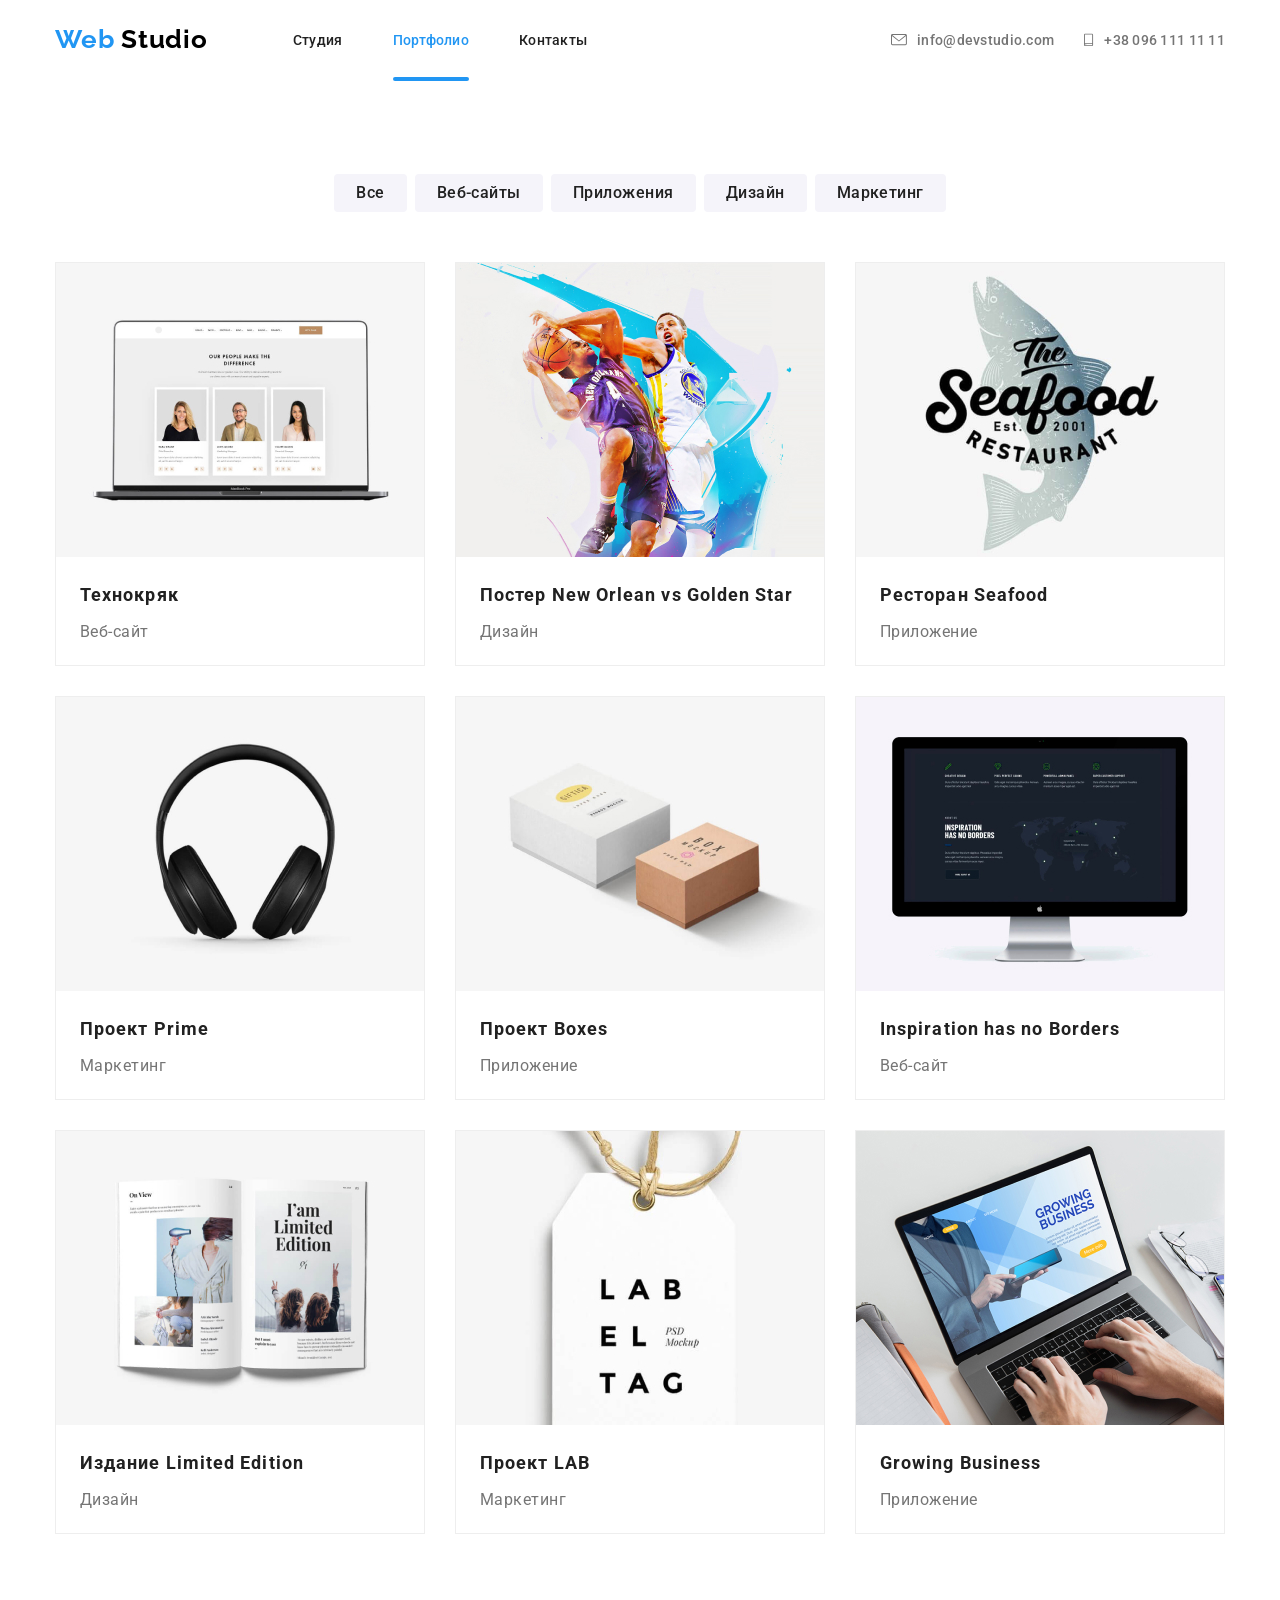
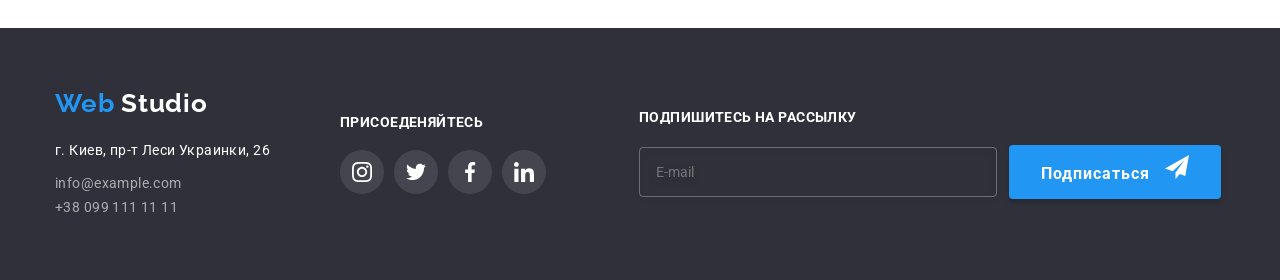
==== portfolio.html @ 6d3f538e "up" ====
<!DOCTYPE html>
<html lang="ru">

<head>
  <meta charset="UTF-8" />
  <meta name="viewport" content="width=device-width, initial-scale=1.0" />
  <title>Portfolio</title>
  <link
    href="https://fonts.googleapis.com/css2?family=Raleway:wght@400;700&family=Roboto:wght@300;400;500;700;900&display=swap"
    rel="stylesheet" type="text/css" />
  <link rel="stylesheet" href="./css/normalize.css" />
  <link rel="stylesheet" href="./css/main.min.css" />
</head>

<body>
  <header>
    <div class="container flexbox">
      <!--Menu-->
      <nav class="navigation flexbox">
        <a class="logo" href="./index.html">
          <span class="web">Web</span> Studio
        </a>
        <ul class="list list-nav">
          <li class="item">
            <a class="menu-link" href="./index.html">Студия</a>
          </li>
          <li class="item">
            <a class="menu-link line" href="./portfolio.html">Портфолио</a>
          </li>
          <li class="item">
            <a class="menu-link" href="#">Контакты</a>
          </li>
        </ul>
      </nav>
      <!--contacts-->
      <ul class="list contact-list">
        <li class="items">
          <a class="contact-link" href="mailto:info@devstudio.com">
            <svg class="adress-icon" width="16" height="12">
              <use href="./images/sprite.svg#icon-email"></use>
            </svg>
            info@devstudio.com</a>
        </li>
        <li class="items">
          <a class="contact-link" href="tel:+380961111111">
            <svg class="adress-icon" width="10" height="16">
              <use href="./images/sprite.svg#icon-smartphone"></use>
            </svg>
            +38 096 111 11 11
          </a>
        </li>
      </ul>
    </div>
  </header>

  <!--фильтры-->
  <main>
    <section>
      <h1 class="hhidden">Контент портфолио</h1>
      <div class="container vertical-wdc">
        <div>
          <ul class="list portfolio-btn">
            <li class="itembutton">
              <button class="button-text" type="button">Все</button>
            </li>
            <li class="itembutton">
              <button class="button-text" type="button">Веб-сайты</button>
            </li>
            <li class="itembutton">
              <button class="button-text" type="button">Приложения</button>
            </li>
            <li class="itembutton">
              <button class="button-text" type="button">Дизайн</button>
            </li>
            <li class="itembutton">
              <button class="button-text" type="button">Маркетинг</button>
            </li>
          </ul>
        </div>

        <!--галерея-->
        <div>
          <ul class="list gallery">
            <li class="gallery-item">
              <a class="img" href="#" target="_blank" aria-label="ссылка logo1">
                <div class="box-img">
                  <img class="img-portfolio" class="imgwhatwedo" src="images/project/pro1.jpg" width="370" height="294"
                    alt="Image_of_pro1" />
                  <p class="pop-up-content">
                    Технокряк это современная площадка распространения
                    коронавируса. Компании используют эту платформу для
                    цифрового шпионажа и атак на защищённые сервера
                    конкурентов.
                  </p>
                </div>
                <h2 class="portfolio-text">Технокряк</h2>
                <p class="p-text">Веб-сайт</p>
              </a>
            </li>
            <li class="gallery-item">
              <a class="img" href="" target="_blank" aria-label="ссылка logo2">
                <div class="box-img">
                  <img class="img-portfolio" class="imgwhatwedo" src="images/project/pro2.jpg" width="370" height="294"
                    alt="Image_of_pro2" />
                  <p class="pop-up-content">
                    Технокряк это современная площадка распространения
                    коронавируса. Компании используют эту платформу для
                    цифрового шпионажа и атак на защищённые сервера
                    конкурентов.
                  </p>
                </div>
                <h2 class="portfolio-text">
                  Постер New Orlean vs Golden Star
                </h2>
                <p class="p-text">Дизайн</p>
              </a>
            </li>
            <li class="gallery-item">
              <a class="img" href="" target="_blank" aria-label="ссылка logo3">
                <div class="box-img">
                  <img class="img-portfolio" class="imgwhatwedo" src="images/project/pro3.jpg" width="370" height="294"
                    alt="Image_of_pro3" />
                  <p class="pop-up-content">
                    Технокряк это современная площадка распространения
                    коронавируса. Компании используют эту платформу для
                    цифрового шпионажа и атак на защищённые сервера
                    конкурентов.
                  </p>
                </div>
                <h2 class="portfolio-text">Ресторан Seafood</h2>
                <p class="p-text">Приложение</p>
              </a>
            </li>
            <li class="gallery-item">
              <a class="img" href="" target="_blank" aria-label="ссылка logo4">
                <div class="box-img">
                  <img class="img-portfolio" class="imgwhatwedo" src="images/project/pro4.jpg" width="370" height="294"
                    alt="Image_of_pro4" />
                  <p class="pop-up-content">
                    Технокряк это современная площадка распространения
                    коронавируса. Компании используют эту платформу для
                    цифрового шпионажа и атак на защищённые сервера
                    конкурентов.
                  </p>
                </div>
                <h2 class="portfolio-text">Проект Prime</h2>
                <p class="p-text">Маркетинг</p>
              </a>
            </li>
            <li class="gallery-item">
              <a class="img" href="" target="_blank" aria-label="ссылка logo5">
                <div class="box-img">
                  <img class="img-portfolio" class="imgwhatwedo" src="images/project/pro5.jpg" width="370" height="294"
                    alt="Image_of_pro5" />
                  <p class="pop-up-content">
                    Технокряк это современная площадка распространения
                    коронавируса. Компании используют эту платформу для
                    цифрового шпионажа и атак на защищённые сервера
                    конкурентов.
                  </p>
                </div>
                <h2 class="portfolio-text">Проект Boxes</h2>
                <p class="p-text">Приложение</p>
              </a>
            </li>
            <li class="gallery-item">
              <a class="img" href="" target="_blank" aria-label="ссылка logo6">
                <div class="box-img">
                  <img class="img-portfolio" class="imgwhatwedo" src="images/project/pro6.jpg" width="370" height="294"
                    alt="Image_of_pro6" />
                  <p class="pop-up-content">
                    Технокряк это современная площадка распространения
                    коронавируса. Компании используют эту платформу для
                    цифрового шпионажа и атак на защищённые сервера
                    конкурентов.
                  </p>
                </div>
                <h2 class="portfolio-text">Inspiration has no Borders</h2>
                <p class="p-text">Веб-сайт</p>
              </a>
            </li>
            <li class="gallery-item">
              <a class="img" href="" target="_blank" aria-label="ссылка logo7">
                <div class="box-img">
                  <img class="img-portfolio" class="imgwhatwedo" src="images/project/pro7.jpg" width="370" height="294"
                    alt="Image_of_pro7" />
                  <p class="pop-up-content">
                    Технокряк это современная площадка распространения
                    коронавируса. Компании используют эту платформу для
                    цифрового шпионажа и атак на защищённые сервера
                    конкурентов.
                  </p>
                </div>
                <h2 class="portfolio-text">Издание Limited Edition</h2>
                <p class="p-text">Дизайн</p>
              </a>
            </li>
            <li class="gallery-item">
              <a class="img" href="" target="_blank" aria-label="ссылка logo8">
                <div class="box-img">
                  <img class="img-portfolio" class="imgwhatwedo" src="images/project/pro8.jpg" width="370" height="294"
                    alt="Image_of_pro8" />
                  <p class="pop-up-content">
                    Технокряк это современная площадка распространения
                    коронавируса. Компании используют эту платформу для
                    цифрового шпионажа и атак на защищённые сервера
                    конкурентов.
                  </p>
                </div>
                <h2 class="portfolio-text">Проект LAB</h2>
                <p class="p-text">Маркетинг</p>
              </a>
            </li>
            <li class="gallery-item">
              <a class="img" href="" target="_blank" aria-label="ссылка logo9">
                <div class="box-img">
                  <img class="img-portfolio" src="images/project/pro9.jpg" width="370" height="294"
                    alt="Image_of_pro9" />
                  <p class="pop-up-content">
                    Технокряк это современная площадка распространения
                    коронавируса. Компании используют эту платформу для
                    цифрового шпионажа и атак на защищённые сервера
                    конкурентов.
                  </p>
                </div>
                <h2 class="portfolio-text">Growing Business</h2>
                <p class="p-text">Приложение</p>
              </a>
            </li>
          </ul>
        </div>
      </div>
    </section>
  </main>
  <!--футер-->
  <footer>
    <div class="container footer-box">
      <div class="logo-address">
        <a class="logo-foot" href="./index.html">
          <span class="web">Web</span> Studio</a>
        <address>
          <p class="add">г. Киев, пр-т Леси Украинки, 26</p>
          <ul class="list">
            <li>
              <a class="footer-list" href="mailto:info@example.com">info@example.com</a>
            </li>
            <li>
              <a class="footer-list" href="tel:+380991111111">+38 099 111 11 11</a>
            </li>
          </ul>
        </address>
      </div>
      <div class="subscribe">
        <p class="foot-text">Присоеденяйтесь</p>
        <ul class="list contact-list">
          <li class="link-social">
            <a class="join-link" href="https://www.instagram.com/" target="_blank" aria-label="ссылка Instagram">
              <svg class="soc-link-focus">
                <use href="./images/sprite.svg#icon-instagram2" width="20" height="20"></use>
              </svg>
            </a>
          </li>
          <li class="link-social">
            <a class="join-link" href="https://twitter.com/" target="_blank" aria-label="ссылка Twitter">
              <svg class="soc-link-focus">
                <use href="./images/sprite.svg#icon-twitter" width="20" height="20"></use>
              </svg>
            </a>
          </li>
          <li class="link-social">
            <a class="join-link" href="https://www.facebook.com/" target="_blank" aria-label="ссылка Facebook">
              <svg class="soc-link-focus">
                <use href="./images/sprite.svg#icon-facebook" width="20" height="20"></use>
              </svg>
            </a>
          </li>
          <li class="link-social">
            <a class="join-link" href="https://www.linkedin.com/" target="_blank" aria-label="ссылка Linkedin">
              <svg class="soc-link-focus">
                <use href="./images/sprite.svg#icon-linkedin" width="20" height="20"></use>
              </svg>
            </a>
          </li>
        </ul>
      </div>
      <div class="sub-form">
        <form class="footer-form">
          <p class="foot-text">Подпишитесь на рассылку</p>
          <div class="footer-box-sub">
            <input class="placeholder" type="email" name="subscribe-email" placeholder="E-mail" />
            <button class="button-sub">
              Подписаться
              <svg class="sent-icon" width="24" height="24">
                <use href="./images/sprite.svg#icon-send"></use>
              </svg>
            </button>
          </div>
        </form>
      </div>
    </div>
  </footer>
</body>

</html>
---- css/main.min.css ----
/*! normalize.css v8.0.1 | MIT License | github.com/necolas/normalize.css */html{line-height:1.15;-webkit-text-size-adjust:100%}body{margin:0}main{display:block}h1{font-size:2em;margin:0.67em 0}hr{-webkit-box-sizing:content-box;box-sizing:content-box;height:0;overflow:visible}pre{font-family:monospace, monospace;font-size:1em}a{background-color:transparent}abbr[title]{border-bottom:none;text-decoration:underline;-webkit-text-decoration:underline dotted;text-decoration:underline dotted}b,strong{font-weight:bolder}code,kbd,samp{font-family:monospace, monospace;font-size:1em}small{font-size:80%}sub,sup{font-size:75%;line-height:0;position:relative;vertical-align:baseline}sub{bottom:-0.25em}sup{top:-0.5em}img{border-style:none}button,input,optgroup,select,textarea{font-family:inherit;font-size:100%;line-height:1.15;margin:0}button,input{overflow:visible}button,select{text-transform:none}button,[type="button"],[type="reset"],[type="submit"]{-webkit-appearance:button}button::-moz-focus-inner,[type="button"]::-moz-focus-inner,[type="reset"]::-moz-focus-inner,[type="submit"]::-moz-focus-inner{border-style:none;padding:0}button:-moz-focusring,[type="button"]:-moz-focusring,[type="reset"]:-moz-focusring,[type="submit"]:-moz-focusring{outline:1px dotted ButtonText}fieldset{padding:0.35em 0.75em 0.625em}legend{-webkit-box-sizing:border-box;box-sizing:border-box;color:inherit;display:table;max-width:100%;padding:0;white-space:normal}progress{vertical-align:baseline}textarea{overflow:auto}[type="checkbox"],[type="radio"]{-webkit-box-sizing:border-box;box-sizing:border-box;padding:0}[type="number"]::-webkit-inner-spin-button,[type="number"]::-webkit-outer-spin-button{height:auto}[type="search"]{-webkit-appearance:textfield;outline-offset:-2px}[type="search"]::-webkit-search-decoration{-webkit-appearance:none}::-webkit-file-upload-button{-webkit-appearance:button;font:inherit}details{display:block}summary{display:list-item}template{display:none}[hidden]{display:none}html{-webkit-box-sizing:border-box;box-sizing:border-box}*,*::before,*::after{-webkit-box-sizing:inherit;box-sizing:inherit}body{color:var(--main-color);font-family:'Roboto', 'sans-serif';font-size:14px;line-height:1.143;letter-spacing:0.02em}.container{width:1200px;margin:0 auto;padding-left:15px;padding-right:15px}.flexbox{display:-webkit-box;display:-ms-flexbox;display:flex;justify-self:flex-end;-webkit-box-align:center;-ms-flex-align:center;align-items:center}.navigation{margin-right:auto}.list{list-style:none;margin:0px;padding:0px}.list-nav{display:-webkit-box;display:-ms-flexbox;display:flex;margin-left:85px}.item:not(:last-child){margin-right:50px}.item{position:relative}.menu-link{display:block;padding-top:32px;padding-bottom:32px;font-weight:500;color:#212121;text-decoration:none;-webkit-transition:color 250ms cubic-bezier(0.4, 0, 0.2, 1);transition:color 250ms cubic-bezier(0.4, 0, 0.2, 1)}.menu-link:hover,.menu-link:focus{color:#2196f3}.line{color:#2196f3}.line::after{content:'';position:absolute;bottom:-1px;left:0;width:100%;height:4px;border-radius:2px;background-color:#2196f3}.vertical-wdc{padding-top:94px;padding-bottom:94px}.wdc{font-weight:700;font-size:36px;line-height:1.167;text-align:center;letter-spacing:0.03em;color:#212121;margin-top:0px;margin-bottom:50px}.wdc-item{position:relative}.wdc-item:not(:last-child){margin-right:30px}.hhidden{position:absolute !important;clip:rect(1px 1px 1px 1px);padding:0 !important;border:0 !important;height:1px !important;width:1px !important;overflow:hidden}.logo{font-family:'Raleway', sans-serif;font-style:normal;font-weight:700;font-size:26px;line-height:1.192;letter-spacing:0.03em;color:#000000;text-decoration:none;padding-top:24px;padding-bottom:25px}.web{color:#2196f3}.contact-list{display:-webkit-box;display:-ms-flexbox;display:flex}.items:not(:last-child){margin-right:30px}.contact-link{display:-webkit-box;display:-ms-flexbox;display:flex;-webkit-box-align:center;-ms-flex-align:center;align-items:center;padding-top:32px;padding-bottom:32px;font-weight:500;text-decoration:none;color:#757575;-webkit-transition:color 250ms cubic-bezier(0.4, 0, 0.2, 1);transition:color 250ms cubic-bezier(0.4, 0, 0.2, 1)}.contact-link:hover,.contact-link:focus{color:#2196f3}.adress-icon{margin-right:10px;fill:currentColor}.adress-icon:hover,.adress-icon:focus{color:#2196f3}.hero{max-width:1600px;height:600px;margin-left:auto;margin-right:auto;padding-top:200px;padding-bottom:200px;background-color:rgba(81,7,86,0.25);background-image:-webkit-gradient(linear, left top, left bottom, from(rgba(47,48,58,0.4)), to(rgba(47,48,58,0.4))),url(../images/Img.jpg);background-image:linear-gradient(rgba(47,48,58,0.4), rgba(47,48,58,0.4)),url(../images/Img.jpg);text-align:center;border-top:1px solid #ececec;-webkit-box-sizing:border-box;box-sizing:border-box}.texth{font-weight:900;font-size:44px;line-height:1.364;letter-spacing:0.06em;text-transform:uppercase;color:#fff;margin-top:0px;margin-bottom:30px}.button-main{font-weight:700;font-size:16px;line-height:1.875;-webkit-box-align:center;-ms-flex-align:center;align-items:center;text-align:center;letter-spacing:0.06em;color:#fff;background:#2196f3;-webkit-box-shadow:0px 4px 4px rgba(0,0,0,0.15);box-shadow:0px 4px 4px rgba(0,0,0,0.15);display:inline-block;border-radius:4px;min-width:200px;padding:10px 32px;border:none}.backdrop{position:fixed;top:0;left:0;width:100%;height:100%;background-color:rgba(0,0,0,0.2);-webkit-transition:opacity 250ms cubic-bezier(0.4, 0, 0.2, 1);transition:opacity 250ms cubic-bezier(0.4, 0, 0.2, 1);z-index:100}.backdrop.is-hidden{opacity:0;pointer-events:none}.modal{position:absolute;top:50%;left:50%;-webkit-transform:translate(-50%, -50%);transform:translate(-50%, -50%);height:581px;width:528px;background-color:#fff;-webkit-box-shadow:0px 1px 3px rgba(0,0,0,0.12),0px 1px 1px rgba(0,0,0,0.14),0px 2px 1px rgba(0,0,0,0.2);box-shadow:0px 1px 3px rgba(0,0,0,0.12),0px 1px 1px rgba(0,0,0,0.14),0px 2px 1px rgba(0,0,0,0.2);border-radius:4px}.modal-close{display:-webkit-box;display:-ms-flexbox;display:flex;-webkit-box-pack:center;-ms-flex-pack:center;justify-content:center;-webkit-box-align:center;-ms-flex-align:center;align-items:center;position:absolute;top:8px;right:8px;border:1px solid rgba(0,0,0,0.1);border-radius:50%;width:30px;height:30px;background:#ffffff;cursor:pointer}.modal-close:hover{border-color:#2196f3;fill:#212121}.modal-close-icon{width:18px;height:18px;fill:currentColor}.form{padding-left:40px;padding-right:40px;margin-top:12px}.form-title{margin-top:40px;margin-right:39px;margin-left:41px;margin-bottom:0px;font-style:normal;font-weight:bold;font-size:20px;line-height:23px;text-align:center;letter-spacing:0.03em;color:#212121}.form-fild{margin-bottom:10px;margin-top:4px;display:-webkit-box;display:-ms-flexbox;display:flex;-webkit-box-orient:vertical;-webkit-box-direction:normal;-ms-flex-direction:column;flex-direction:column;position:relative}.form-fild input{border:1px solid rgba(33,33,33,0.2);-webkit-box-sizing:border-box;box-sizing:border-box;border-radius:4px;width:448px;height:40px;padding-left:36px}.form-fild input:focus{border:1px solid #2196f3;outline:none}.form-fild input:focus+.modal-icon{fill:#2196f3}.modal-icon{position:absolute;top:11px;left:12px;-webkit-transform:translate(50%, 50%);transform:translate(50%, 50%);fill:#212121;width:18px;height:18px;-webkit-transition:fill 250ms cubic-bezier(0.4, 0, 0.2, 1);transition:fill 250ms cubic-bezier(0.4, 0, 0.2, 1)}.form-fild-label{margin-bottom:4px;font-size:12px;line-height:14px;letter-spacing:0.01em}.form-comment{display:-webkit-box;display:-ms-flexbox;display:flex;-webkit-box-orient:vertical;-webkit-box-direction:normal;-ms-flex-direction:column;flex-direction:column;margin-bottom:20px}.form-comment textarea{height:120px;border:1px solid rgba(33,33,33,0.2);-webkit-box-sizing:border-box;box-sizing:border-box;border-radius:4px;padding:12px 16px;resize:none;-webkit-transition:border 250ms cubic-bezier(0.4, 0, 0.2, 1);transition:border 250ms cubic-bezier(0.4, 0, 0.2, 1)}textarea::-webkit-input-placeholder{font-size:14px;line-height:1.14;letter-spacing:0.01em;color:rgba(117,117,117,0.5)}textarea:-ms-input-placeholder{font-size:14px;line-height:1.14;letter-spacing:0.01em;color:rgba(117,117,117,0.5)}textarea::-ms-input-placeholder{font-size:14px;line-height:1.14;letter-spacing:0.01em;color:rgba(117,117,117,0.5)}textarea::placeholder{font-size:14px;line-height:1.14;letter-spacing:0.01em;color:rgba(117,117,117,0.5)}textarea:focus{border:1px solid #2196f3;outline:none}.form-btn{font-weight:700;font-size:16px;line-height:1.875;-webkit-box-align:center;-ms-flex-align:center;align-items:center;text-align:center;letter-spacing:0.06em;color:#fff;background:#2196f3;-webkit-box-shadow:0px 4px 4px rgba(0,0,0,0.15);box-shadow:0px 4px 4px rgba(0,0,0,0.15);border-radius:4px;min-width:200px;padding:10px 55px;border:none}.form-btn-center{display:-webkit-box;display:-ms-flexbox;display:flex;-webkit-box-align:center;-ms-flex-align:center;align-items:center;-webkit-box-pack:center;-ms-flex-pack:center;justify-content:center}.checkbox{margin-bottom:30px}.checkbox input[type='checkbox']{-webkit-appearance:none;-moz-appearance:none;appearance:none;position:absolute}.checkbox label{display:-webkit-box;display:-ms-flexbox;display:flex;-webkit-box-align:center;-ms-flex-align:center;align-items:center;font-family:Roboto;font-style:normal;font-weight:normal;font-size:14px;line-height:24px;letter-spacing:0.03em;color:#757575;margin-left:9px}.checkbox input:checked+.checkbox-icon{background-color:#2196f3;background-image:url(../images/icon/checkbox.svg);background-size:contain;background-origin:border-box;border-color:#2196f3}.checkbox-icon{display:inline-block;margin-right:8px;width:16px;height:15px;border:2px solid #212121;border-radius:2px;-webkit-transition:border-color 250ms cubic-bezier(0.4, 0, 0.2, 1),background-color 250ms cubic-bezier(0.4, 0, 0.2, 1);transition:border-color 250ms cubic-bezier(0.4, 0, 0.2, 1),background-color 250ms cubic-bezier(0.4, 0, 0.2, 1)}.checkbox-text{font-size:14px;line-height:24px;letter-spacing:0.03em;-webkit-text-decoration-line:underline;text-decoration-line:underline;color:#2196f3}.vertical{padding-top:94px}.features-item:not(:last-child){margin-right:30px}.features-item::before{display:block;content:'';height:120px;background-size:67px 70px;background-position:50% 50%;background-repeat:no-repeat;background-color:#f5f4fa;border-radius:4px}.icon-antena::before{background-image:url(../images/features/antenna.svg)}.icon-clock::before{background-image:url(../images/features/clock.svg)}.icon-diagram::before{background-image:url(../images/features/diagram.svg)}.icon-austronavt::before{background-image:url(../images/features/astronaut.svg)}.itembutton:not(:last-child){margin-right:8px}.features-text{font-weight:700;font-size:14px;line-height:16px;letter-spacing:0.03em;text-transform:uppercase;color:var(--title-color);margin-top:30px;margin-bottom:10px}.text{display:inline-block;text-align:left;margin-bottom:0px;margin-top:0px;-webkit-box-pack:center;-ms-flex-pack:center;justify-content:center;line-height:1.714;width:270px;height:75px;font-weight:normal;font-size:14px;line-height:24px;letter-spacing:0.03em}.features-img{background:#f5f4fa;padding:25px 100px;border-radius:4px}.imgwhatwedo{display:block}.title-p{position:absolute;left:0;bottom:0;right:0}.dmd{margin:0px;font-weight:700;letter-spacing:0.03em;text-align:center;text-transform:uppercase;color:#fff;padding-top:27px;padding-bottom:27px;background:rgba(47,48,58,0.8)}.section{max-width:1600px;margin-left:auto;margin-right:auto;background-color:#f5f4fa}.imgcomand{padding-bottom:30px;background:#ffffff;-webkit-box-shadow:0px 1px 3px rgba(0,0,0,0.12),0px 1px 1px rgba(0,0,0,0.14),0px 2px 1px rgba(0,0,0,0.2);box-shadow:0px 1px 3px rgba(0,0,0,0.12),0px 1px 1px rgba(0,0,0,0.14),0px 2px 1px rgba(0,0,0,0.2);border-radius:0px 0px 4px 4px}.imgcomand:not(:last-child){margin-right:30px}.command-text{font-weight:500;font-size:16px;line-height:1.188;letter-spacing:0.03em;color:#212121;margin-bottom:10px;margin-top:30px}.info{text-align:center}.prof{font-size:16px;line-height:1.188;letter-spacing:0.03em;margin-bottom:16px;margin-top:0px}.link-social:not(:last-child){margin-right:10px}.employee-links{display:-webkit-box;display:-ms-flexbox;display:flex;-webkit-box-pack:center;-ms-flex-pack:center;justify-content:center}.employee-social{display:-webkit-inline-box;display:-ms-inline-flexbox;display:inline-flex;-webkit-box-pack:center;-ms-flex-pack:center;justify-content:center;-webkit-box-align:center;-ms-flex-align:center;align-items:center;width:44px;height:44px;color:#afb1b8;border-radius:50%}.employee-social:hover{background-color:#2196f3}.employee-social:hover .menu-link-icon{fill:#fff}.employee-social:focus{background-color:#2196f3}.menu-link-icon{fill:currentColor;-webkit-transition:fill 250ms cubic-bezier(0.4, 0, 0.2, 1);transition:fill 250ms cubic-bezier(0.4, 0, 0.2, 1)}.clients-list{display:-webkit-box;display:-ms-flexbox;display:flex;-webkit-box-pack:center;-ms-flex-pack:center;justify-content:center}.clients-item:not(:last-child){margin-right:30px}.client-blank{display:-webkit-box;display:-ms-flexbox;display:flex;width:170px;height:90px;color:#afb1b8;border:1px solid #afb1b8;border-radius:4px;-webkit-box-pack:center;-ms-flex-pack:center;justify-content:center;-webkit-box-align:center;-ms-flex-align:center;align-items:center}.client-blank:hover{color:#2196f3;border:1px solid #2196f3}.client-blank:focus{color:#2196f3;border:1px solid #2196f3}.logo-client{width:45px;height:50px;fill:currentColor;-webkit-transition:fill 250ms cubic-bezier(0.4, 0, 0.2, 1);transition:fill 250ms cubic-bezier(0.4, 0, 0.2, 1)}.logo-client:hover{fill:#2196f3}.logo-client:focus{fill:#2196f3}footer{background:#2f303a}.footer-box{display:-webkit-box;display:-ms-flexbox;display:flex;padding-top:60px;padding-bottom:60px;-webkit-box-align:center;-ms-flex-align:center;align-items:center}.footer-box-sub{display:-webkit-box;display:-ms-flexbox;display:flex;-webkit-box-align:center;-ms-flex-align:center;align-items:center;margin-bottom:0px;margin-top:20px}.logo-foot{font-family:Raleway;font-weight:bold;font-size:26px;line-height:31px;letter-spacing:0.03em;color:#fff;text-decoration:none}.subscribe{display:block;margin-right:93px}.logo-address{display:block;margin-right:70px}.sub-form{display:block}.footer-form{display:block;margin-top:0}.foot-text{display:block;font-weight:bold;font-size:14px;line-height:16px;letter-spacing:0.03em;text-transform:uppercase;color:#fff;margin-top:0px;margin-bottom:20px}.join-link{display:-webkit-inline-box;display:-ms-inline-flexbox;display:inline-flex;-webkit-box-pack:center;-ms-flex-pack:center;justify-content:center;-webkit-box-align:center;-ms-flex-align:center;align-items:center;width:44px;height:44px;color:#fff;background-color:rgba(255,255,255,0.1);border-radius:50%;-webkit-transition:background-color 250ms cubic-bezier(0.4, 0, 0.2, 1);transition:background-color 250ms cubic-bezier(0.4, 0, 0.2, 1)}.join-link:hover{background-color:#2196f3}.join-link:focus{background-color:#2196f3}.soc-link-focus{width:20px;height:20px;fill:currentColor}.placeholder{width:358px;height:50px;border:1px solid rgba(255,255,255,0.3);-webkit-box-sizing:border-box;box-sizing:border-box;-webkit-filter:drop-shadow(0px 4px 4px rgba(0,0,0,0.15));filter:drop-shadow(0px 4px 4px rgba(0,0,0,0.15));border-radius:4px;background-color:inherit;margin-right:12px;padding-left:16px;color:rgba(255,255,255,0.6)}.sent-icon{margin-left:10px}.add{font-family:Roboto;font-style:normal;font-weight:normal;font-size:14px;line-height:1.714;letter-spacing:0.03em;color:#fff;text-decoration:none;margin-top:20px;margin-bottom:9px}.footer-list{list-style:none;margin:0px;padding:0px;-webkit-box-pack:center;-ms-flex-pack:center;justify-content:center;line-height:1.714;letter-spacing:0.03em;color:rgba(255,255,255,0.6);text-decoration:none;font-style:normal}.button-sub{display:inline-block;font-weight:700;font-size:16px;line-height:1.875;-webkit-box-align:center;-ms-flex-align:center;align-items:center;text-align:center;letter-spacing:0.06em;color:#fff;background:#2196f3;border-radius:4px;min-width:200px;padding:10px 32px;border:none;-webkit-box-shadow:0px 4px 4px rgba(0,0,0,0.15);box-shadow:0px 4px 4px rgba(0,0,0,0.15)}.button-subscribe{display:-webkit-inline-box;display:-ms-inline-flexbox;display:inline-flex;font-weight:bold;font-size:16px;line-height:1.875;-webkit-box-align:center;-ms-flex-align:center;align-items:center;text-align:center;letter-spacing:0.06em;color:#fff;background:#2196f3;border:none;border-radius:4px;min-width:200px;padding:10px 28px;-webkit-box-shadow:0px 4px 4px rgba(0,0,0,0.15);box-shadow:0px 4px 4px rgba(0,0,0,0.15)}.portfolio-btn{display:-webkit-box;display:-ms-flexbox;display:flex;-webkit-box-pack:center;-ms-flex-pack:center;justify-content:center;margin-bottom:50px}.button-text{display:-webkit-box;display:-ms-flexbox;display:flex;font-weight:500;font-size:16px;line-height:1.625;text-align:center;letter-spacing:0.03em;color:#212121;background:#f5f4fa;border-radius:4px;padding:6px 22px;border:none;-webkit-transition-property:background-color, color;transition-property:background-color, color;-webkit-transition-duration:250ms, 250ms;transition-duration:250ms, 250ms;-webkit-transition-timing-function:cubic-bezier(0.4, 0, 0.2, 1),cubic-bezier(0.4, 0, 0.2, 1);transition-timing-function:cubic-bezier(0.4, 0, 0.2, 1),cubic-bezier(0.4, 0, 0.2, 1)}.button-text:hover{color:#fff;background:#2196f3}.button-text:focus{color:#fff;background:#2196f3}.filter{font-weight:500;font-size:16px;line-height:26px;text-align:center;letter-spacing:0.03em;color:#fff}.gallery{display:-webkit-box;display:-ms-flexbox;display:flex;-ms-flex-wrap:wrap;flex-wrap:wrap}.gallery-item{width:370px;height:404px;margin-right:0px;margin-bottom:0px;background:#ffffff;border:1px solid #eeeeee}.gallery-item:hover{-webkit-box-shadow:0px 1px 1px rgba(0,0,0,0.12),0px 4px 4px rgba(0,0,0,0.06),1px 4px 6px rgba(0,0,0,0.16);box-shadow:0px 1px 1px rgba(0,0,0,0.12),0px 4px 4px rgba(0,0,0,0.06),1px 4px 6px rgba(0,0,0,0.16)}.gallery-item:focus{-webkit-box-shadow:0px 1px 1px rgba(0,0,0,0.12),0px 4px 4px rgba(0,0,0,0.06),1px 4px 6px rgba(0,0,0,0.16);box-shadow:0px 1px 1px rgba(0,0,0,0.12),0px 4px 4px rgba(0,0,0,0.06),1px 4px 6px rgba(0,0,0,0.16)}.gallery-item:not(:nth-child(3n)){margin-right:30px}.gallery-item:not(:nth-last-child(-n+3)){margin-bottom:30px}.img{text-decoration:none}.box-img{position:relative;overflow:hidden}.gallery-item:hover .pop-up-content{-webkit-transform:translateY(0);transform:translateY(0)}.img-portfolio{display:block}.pop-up-content{position:absolute;top:0;left:0;width:100%;height:100%;pointer-events:none;-webkit-transform:translateY(100%);transform:translateY(100%);-webkit-transition:-webkit-transform 250ms cubic-bezier(0.4, 0, 0.2, 1);transition:-webkit-transform 250ms cubic-bezier(0.4, 0, 0.2, 1);transition:transform 250ms cubic-bezier(0.4, 0, 0.2, 1);transition:transform 250ms cubic-bezier(0.4, 0, 0.2, 1), -webkit-transform 250ms cubic-bezier(0.4, 0, 0.2, 1);margin-top:0;padding:63px 24px;font-size:18px;line-height:1.556;letter-spacing:0.03em;color:#fff;background-color:rgba(33,150,243,0.9)}.portfolio-text{font-weight:700;font-size:18px;line-height:36px;letter-spacing:0.06em;color:#212121;margin-top:20px;margin-right:24px;margin-bottom:4px;margin-left:24px}.p-text{margin-top:0;margin-bottom:20px;margin-right:24px;margin-left:24px;font-size:16px;line-height:1.875;letter-spacing:0.03em;color:#757575}
/*# sourceMappingURL=main.min.css.map */
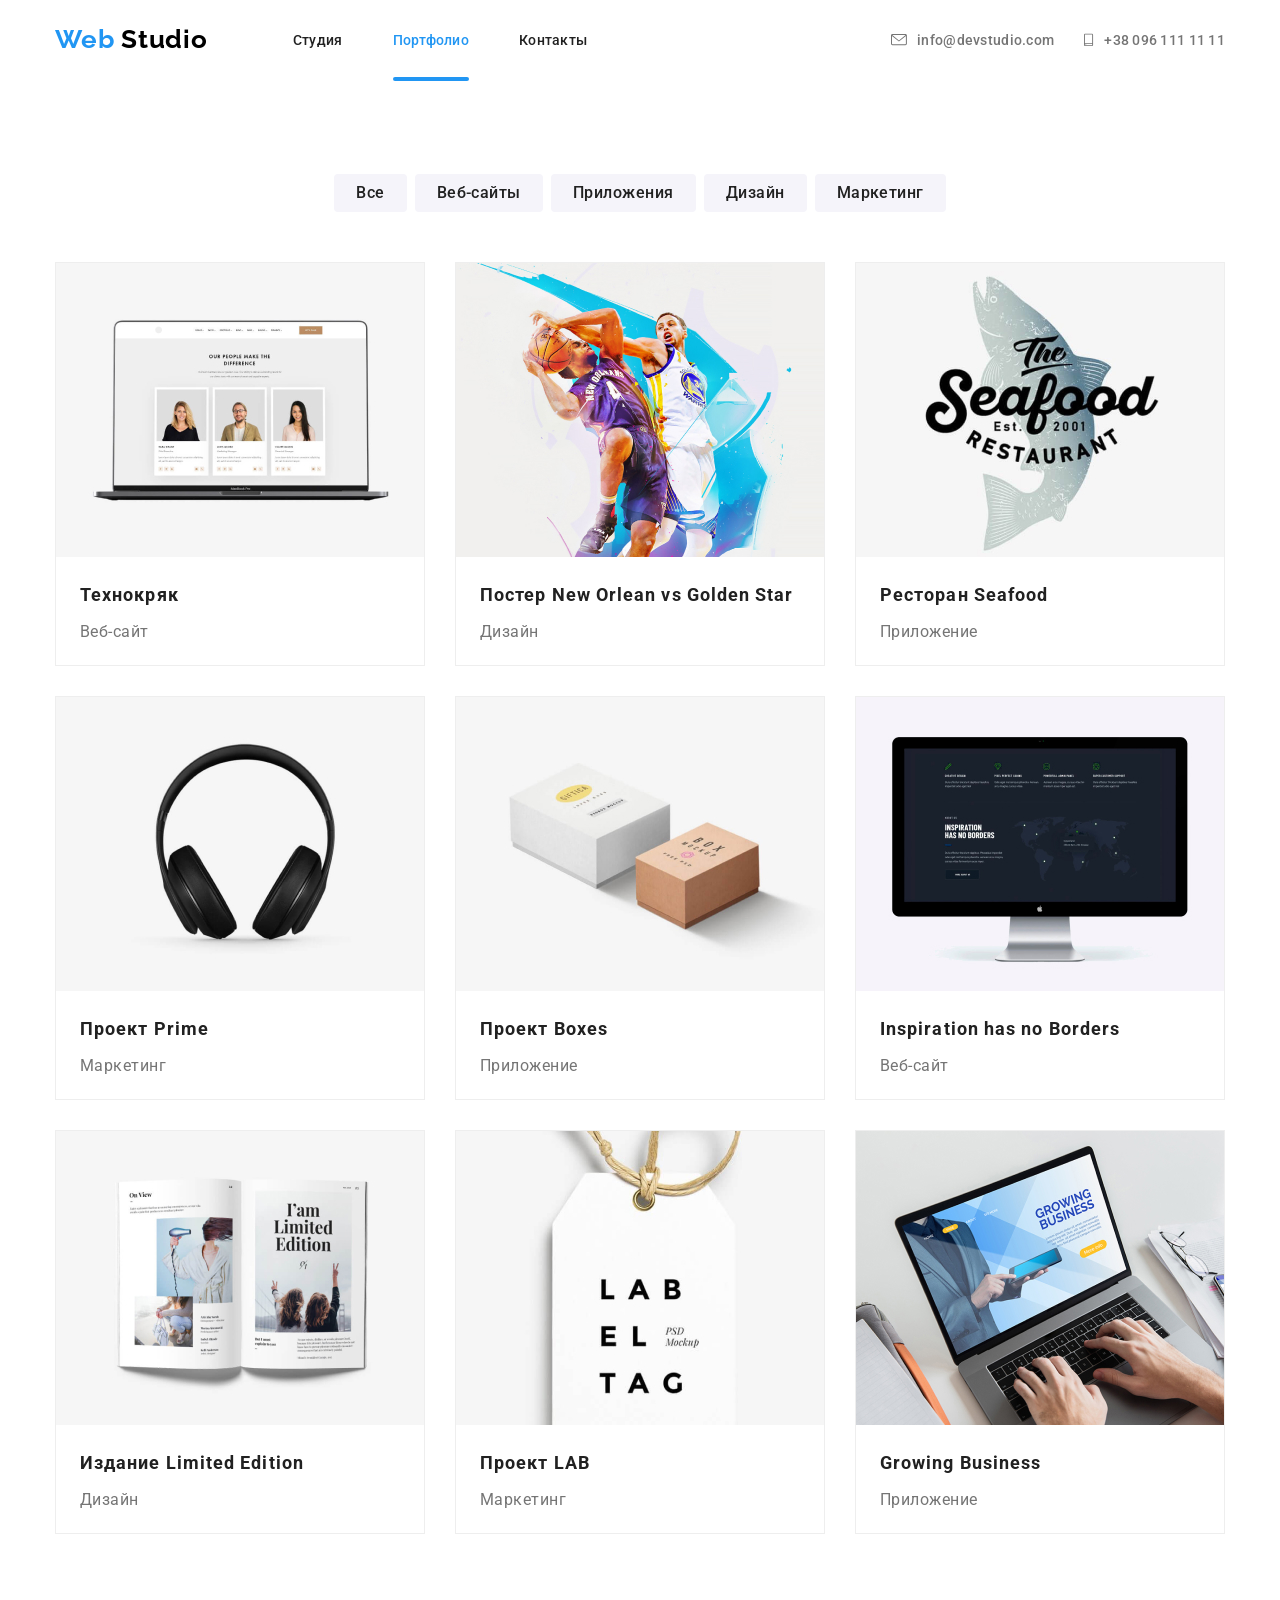
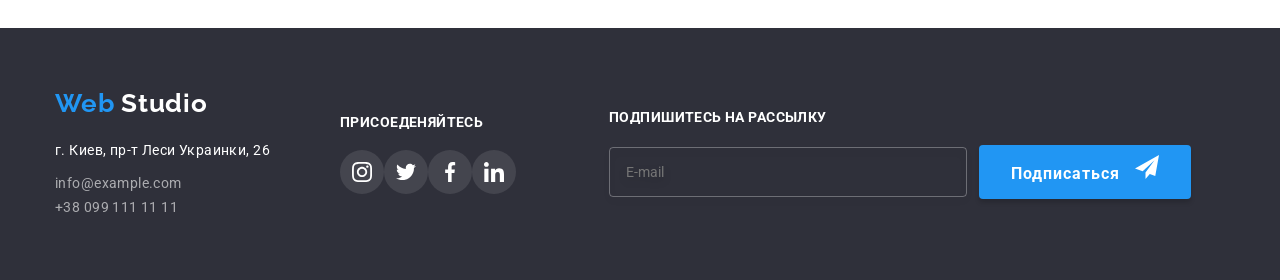
==== commit 75198040: "add portfolio" ====
--- a/portfolio.html
+++ b/portfolio.html
@@ -9,7 +9,7 @@
     href="https://fonts.googleapis.com/css2?family=Raleway:wght@400;700&family=Roboto:wght@300;400;500;700;900&display=swap"
     rel="stylesheet" type="text/css" />
   <link rel="stylesheet" href="./css/normalize.css" />
-  <link rel="stylesheet" href="./css/main.min.css" />
+  <link rel="stylesheet" href="./css/portfolio.min.css" />
 </head>
 
 <body>
--- a/css/portfolio.min.css
+++ b/css/portfolio.min.css
@@ -0,0 +1,2 @@
+/*! normalize.css v8.0.1 | MIT License | github.com/necolas/normalize.css */html{line-height:1.15;-webkit-text-size-adjust:100%}body{margin:0}main{display:block}h1{font-size:2em;margin:0.67em 0}hr{-webkit-box-sizing:content-box;box-sizing:content-box;height:0;overflow:visible}pre{font-family:monospace, monospace;font-size:1em}a{background-color:transparent}abbr[title]{border-bottom:none;text-decoration:underline;-webkit-text-decoration:underline dotted;text-decoration:underline dotted}b,strong{font-weight:bolder}code,kbd,samp{font-family:monospace, monospace;font-size:1em}small{font-size:80%}sub,sup{font-size:75%;line-height:0;position:relative;vertical-align:baseline}sub{bottom:-0.25em}sup{top:-0.5em}img{border-style:none}button,input,optgroup,select,textarea{font-family:inherit;font-size:100%;line-height:1.15;margin:0}button,input{overflow:visible}button,select{text-transform:none}button,[type="button"],[type="reset"],[type="submit"]{-webkit-appearance:button}button::-moz-focus-inner,[type="button"]::-moz-focus-inner,[type="reset"]::-moz-focus-inner,[type="submit"]::-moz-focus-inner{border-style:none;padding:0}button:-moz-focusring,[type="button"]:-moz-focusring,[type="reset"]:-moz-focusring,[type="submit"]:-moz-focusring{outline:1px dotted ButtonText}fieldset{padding:0.35em 0.75em 0.625em}legend{-webkit-box-sizing:border-box;box-sizing:border-box;color:inherit;display:table;max-width:100%;padding:0;white-space:normal}progress{vertical-align:baseline}textarea{overflow:auto}[type="checkbox"],[type="radio"]{-webkit-box-sizing:border-box;box-sizing:border-box;padding:0}[type="number"]::-webkit-inner-spin-button,[type="number"]::-webkit-outer-spin-button{height:auto}[type="search"]{-webkit-appearance:textfield;outline-offset:-2px}[type="search"]::-webkit-search-decoration{-webkit-appearance:none}::-webkit-file-upload-button{-webkit-appearance:button;font:inherit}details{display:block}summary{display:list-item}template{display:none}[hidden]{display:none}html{-webkit-box-sizing:border-box;box-sizing:border-box}*{-webkit-box-sizing:inherit;box-sizing:inherit}*::before{-webkit-box-sizing:inherit;box-sizing:inherit}*::after{-webkit-box-sizing:inherit;box-sizing:inherit}body{color:var(--main-color);font-family:'Roboto', 'sans-serif';font-size:14px;line-height:1.143;letter-spacing:0.02em}.container{width:1200px;margin:0 auto;padding-left:15px;padding-right:15px}.flexbox{display:-webkit-box;display:-ms-flexbox;display:flex;justify-self:flex-end;-webkit-box-align:center;-ms-flex-align:center;align-items:center}.navigation{margin-right:auto}.list{list-style:none;margin:0px;padding:0px}.list-nav{display:-webkit-box;display:-ms-flexbox;display:flex;margin-left:85px}.item{position:relative}.item:not(:last-child){margin-right:50px}.menu-link{display:block;padding-top:32px;padding-bottom:32px;font-weight:500;color:#212121;text-decoration:none;-webkit-transition:color 250ms cubic-bezier(0.4, 0, 0.2, 1);transition:color 250ms cubic-bezier(0.4, 0, 0.2, 1)}.menu-link:hover{color:#2196f3}.menu-link:focus{color:#2196f3}.line{color:#2196f3}.line::after{content:'';position:absolute;bottom:-1px;left:0;width:100%;height:4px;border-radius:2px;background-color:#2196f3}.vertical-wdc{padding-top:94px;padding-bottom:94px}.wdc{font-weight:700;font-size:36px;line-height:1.167;text-align:center;letter-spacing:0.03em;color:#212121;margin-top:0px;margin-bottom:50px}.wdc-item{position:relative}.wdc-item:not(:last-child){margin-right:30px}.hhidden{position:absolute !important;clip:rect(1px 1px 1px 1px);padding:0 !important;border:0 !important;height:1px !important;width:1px !important;overflow:hidden}.logo{font-family:'Raleway', sans-serif;font-style:normal;font-weight:700;font-size:26px;line-height:1.192;letter-spacing:0.03em;color:#000000;text-decoration:none;padding-top:24px;padding-bottom:25px}.web{color:#2196f3}.contact-list{display:-webkit-box;display:-ms-flexbox;display:flex}.items:not(:last-child){margin-right:30px}.contact-link{display:-webkit-box;display:-ms-flexbox;display:flex;-webkit-box-align:center;-ms-flex-align:center;align-items:center;padding-top:32px;padding-bottom:32px;font-weight:500;text-decoration:none;color:#757575;-webkit-transition:color 250ms cubic-bezier(0.4, 0, 0.2, 1);transition:color 250ms cubic-bezier(0.4, 0, 0.2, 1)}.contact-link:hover,.contact-link:focus{color:#2196f3}.adress-icon{margin-right:10px;fill:currentColor}.adress-icon:hover,.adress-icon:focus{color:#2196f3}footer{background:#2f303a}.footer-box{display:-webkit-box;display:-ms-flexbox;display:flex;padding-top:60px;padding-bottom:60px;-webkit-box-align:center;-ms-flex-align:center;align-items:center}.footer-box-sub{display:-webkit-box;display:-ms-flexbox;display:flex;-webkit-box-align:center;-ms-flex-align:center;align-items:center;margin-bottom:0px;margin-top:20px}.logo-foot{font-family:Raleway;font-weight:bold;font-size:26px;line-height:31px;letter-spacing:0.03em;color:#fff;text-decoration:none}.subscribe{display:block;margin-right:93px}.logo-address{display:block;margin-right:70px}.sub-form{display:block}.footer-form{display:block;margin-top:0}.foot-text{display:block;font-weight:bold;font-size:14px;line-height:16px;letter-spacing:0.03em;text-transform:uppercase;color:#fff;margin-top:0px;margin-bottom:20px}.join-link{display:-webkit-inline-box;display:-ms-inline-flexbox;display:inline-flex;-webkit-box-pack:center;-ms-flex-pack:center;justify-content:center;-webkit-box-align:center;-ms-flex-align:center;align-items:center;width:44px;height:44px;color:#fff;background-color:rgba(255,255,255,0.1);border-radius:50%;-webkit-transition:background-color 250ms cubic-bezier(0.4, 0, 0.2, 1);transition:background-color 250ms cubic-bezier(0.4, 0, 0.2, 1)}.join-link:hover{background-color:#2196f3}.join-link:focus{background-color:#2196f3}.soc-link-focus{width:20px;height:20px;fill:currentColor}.placeholder{width:358px;height:50px;border:1px solid rgba(255,255,255,0.3);-webkit-box-sizing:border-box;box-sizing:border-box;-webkit-filter:drop-shadow(0px 4px 4px rgba(0,0,0,0.15));filter:drop-shadow(0px 4px 4px rgba(0,0,0,0.15));border-radius:4px;background-color:inherit;margin-right:12px;padding-left:16px;color:rgba(255,255,255,0.6)}.sent-icon{margin-left:10px}.add{font-family:Roboto;font-style:normal;font-weight:normal;font-size:14px;line-height:1.714;letter-spacing:0.03em;color:#fff;text-decoration:none;margin-top:20px;margin-bottom:9px}.footer-list{list-style:none;margin:0px;padding:0px;-webkit-box-pack:center;-ms-flex-pack:center;justify-content:center;line-height:1.714;letter-spacing:0.03em;color:rgba(255,255,255,0.6);text-decoration:none;font-style:normal}.button-sub{display:inline-block;font-weight:700;font-size:16px;line-height:1.875;-webkit-box-align:center;-ms-flex-align:center;align-items:center;text-align:center;letter-spacing:0.06em;color:#fff;background:#2196f3;border-radius:4px;min-width:200px;padding:10px 32px;border:none;-webkit-box-shadow:0px 4px 4px rgba(0,0,0,0.15);box-shadow:0px 4px 4px rgba(0,0,0,0.15)}.button-subscribe{display:-webkit-inline-box;display:-ms-inline-flexbox;display:inline-flex;font-weight:bold;font-size:16px;line-height:1.875;-webkit-box-align:center;-ms-flex-align:center;align-items:center;text-align:center;letter-spacing:0.06em;color:#fff;background:#2196f3;border:none;border-radius:4px;min-width:200px;padding:10px 28px;-webkit-box-shadow:0px 4px 4px rgba(0,0,0,0.15);box-shadow:0px 4px 4px rgba(0,0,0,0.15)}.portfolio-btn{display:-webkit-box;display:-ms-flexbox;display:flex;-webkit-box-pack:center;-ms-flex-pack:center;justify-content:center;margin-bottom:50px}.button-text{display:-webkit-box;display:-ms-flexbox;display:flex;font-weight:500;font-size:16px;line-height:1.625;text-align:center;letter-spacing:0.03em;color:#212121;background:#f5f4fa;border-radius:4px;padding:6px 22px;border:none;-webkit-transition-property:background-color, color;transition-property:background-color, color;-webkit-transition-duration:250ms, 250ms;transition-duration:250ms, 250ms;-webkit-transition-timing-function:cubic-bezier(0.4, 0, 0.2, 1),cubic-bezier(0.4, 0, 0.2, 1);transition-timing-function:cubic-bezier(0.4, 0, 0.2, 1),cubic-bezier(0.4, 0, 0.2, 1)}.button-text:hover{color:#fff;background:#2196f3}.button-text:focus{color:#fff;background:#2196f3}.filter{font-weight:500;font-size:16px;line-height:26px;text-align:center;letter-spacing:0.03em;color:#fff}.itembutton:not(:last-child){margin-right:8px}.gallery{display:-webkit-box;display:-ms-flexbox;display:flex;-ms-flex-wrap:wrap;flex-wrap:wrap}.gallery-item{width:370px;height:404px;margin-right:0px;margin-bottom:0px;background:#ffffff;border:1px solid #eeeeee}.gallery-item:hover{-webkit-box-shadow:0px 1px 1px rgba(0,0,0,0.12),0px 4px 4px rgba(0,0,0,0.06),1px 4px 6px rgba(0,0,0,0.16);box-shadow:0px 1px 1px rgba(0,0,0,0.12),0px 4px 4px rgba(0,0,0,0.06),1px 4px 6px rgba(0,0,0,0.16)}.gallery-item:focus{-webkit-box-shadow:0px 1px 1px rgba(0,0,0,0.12),0px 4px 4px rgba(0,0,0,0.06),1px 4px 6px rgba(0,0,0,0.16);box-shadow:0px 1px 1px rgba(0,0,0,0.12),0px 4px 4px rgba(0,0,0,0.06),1px 4px 6px rgba(0,0,0,0.16)}.gallery-item:not(:nth-child(3n)){margin-right:30px}.gallery-item:not(:nth-last-child(-n+3)){margin-bottom:30px}.img{text-decoration:none}.box-img{position:relative;overflow:hidden}.gallery-item:hover .pop-up-content{-webkit-transform:translateY(0);transform:translateY(0)}.img-portfolio{display:block}.pop-up-content{position:absolute;top:0;left:0;width:100%;height:100%;pointer-events:none;-webkit-transform:translateY(100%);transform:translateY(100%);-webkit-transition:-webkit-transform 250ms cubic-bezier(0.4, 0, 0.2, 1);transition:-webkit-transform 250ms cubic-bezier(0.4, 0, 0.2, 1);transition:transform 250ms cubic-bezier(0.4, 0, 0.2, 1);transition:transform 250ms cubic-bezier(0.4, 0, 0.2, 1), -webkit-transform 250ms cubic-bezier(0.4, 0, 0.2, 1);margin-top:0;padding:63px 24px;font-size:18px;line-height:1.556;letter-spacing:0.03em;color:#fff;background-color:rgba(33,150,243,0.9)}.portfolio-text{font-weight:700;font-size:18px;line-height:36px;letter-spacing:0.06em;color:#212121;margin-top:20px;margin-right:24px;margin-bottom:4px;margin-left:24px}.p-text{margin-top:0;margin-bottom:20px;margin-right:24px;margin-left:24px;font-size:16px;line-height:1.875;letter-spacing:0.03em;color:#757575}
+/*# sourceMappingURL=portfolio.min.css.map */
